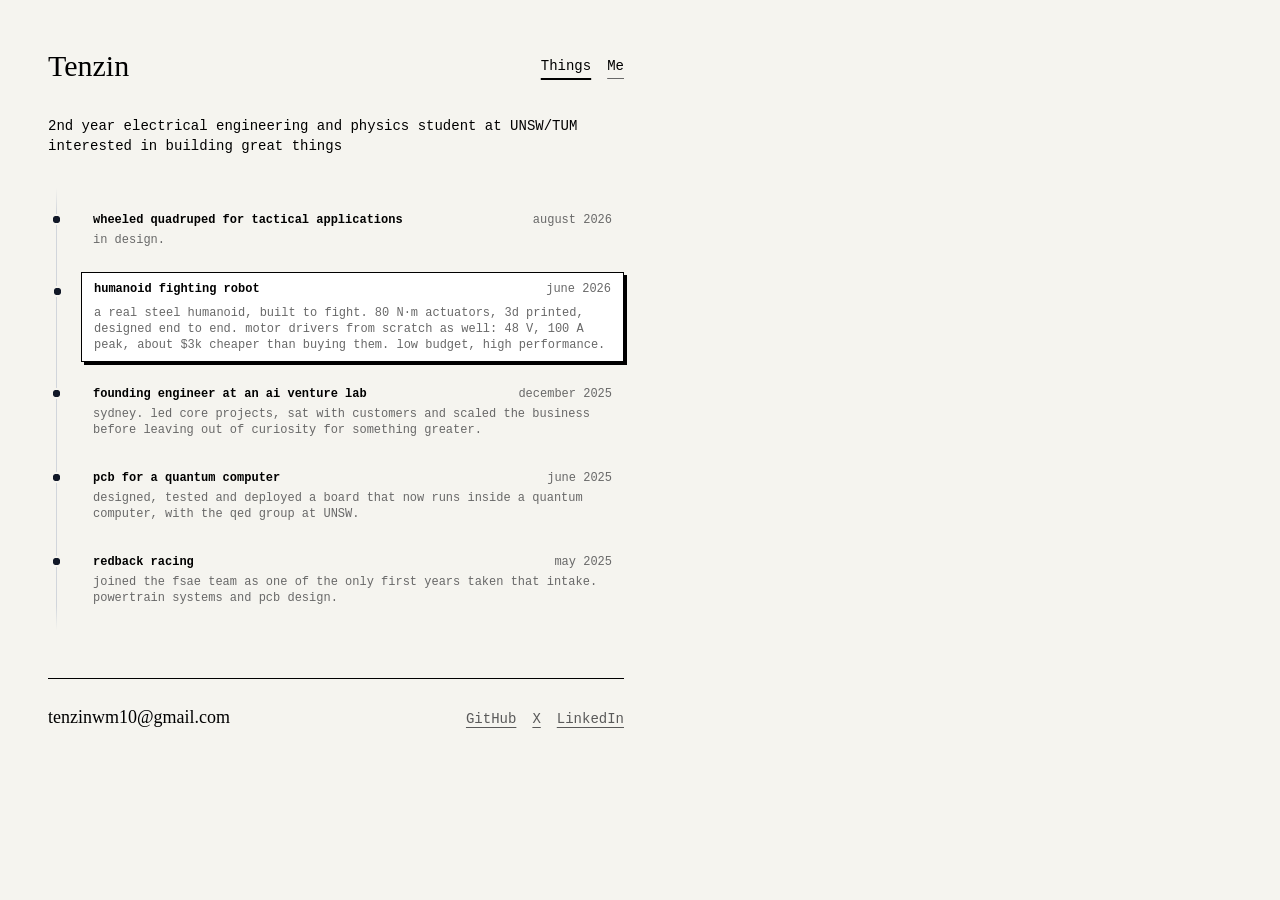
==== index.html @ d97bb88c "Add personal site Static HTML and one stylesheet. No build step, no dependencies, no JavaScript.  Tw" ====
<!doctype html>
<html lang="en">
<head>
<meta charset="utf-8">
<meta name="viewport" content="width=device-width, initial-scale=1">
<title>Tenzin</title>
<meta name="description" content="2nd year electrical engineering and physics student at UNSW/TUM interested in building great things.">
<link rel="stylesheet" href="style.css">
</head>
<body>

<div class="page">
<div class="column">

  <header class="masthead">
    <a class="wordmark" href="index.html">Tenzin</a>
    <nav class="nav">
      <a href="index.html" aria-current="page">Things</a>
      <a href="about.html">Me</a>
    </nav>
  </header>

  <p class="lede">
    2nd year electrical engineering and physics student at UNSW/TUM interested
    in building great things
  </p>

  <!--
    TIMELINE — newest first.

    Entry variants:
      class="entry is-featured"  white card, black border, hard offset shadow
      class="entry is-quiet"     translucent card, soft border
      class="entry"              no card, hover tint only

    An optional .entry-media block holds images. On a wide screen they sit in
    the empty space to the right of the column and appear on hover or keyboard
    focus; on a narrow screen they drop inline under the entry. No JavaScript.

    Entries are plain divs, not links, because there are no write-up pages yet.
    To make one clickable later, wrap .entry-title in an <a>.
  -->
  <div class="timeline-wrap">
    <div class="timeline">

      <div class="entry" tabindex="0">
        <div class="entry-head">
          <div class="entry-title">wheeled quadruped for tactical applications</div>
          <div class="entry-date">august 2026</div>
        </div>
        <p class="entry-body">
          in design.
        </p>
        <div class="entry-media">
          <img src="images/quadruped.jpg" alt="the wheeled quadruped, legs folded under a low body with a drive wheel at each foot">
        </div>
      </div>

      <div class="entry is-featured" tabindex="0">
        <div class="entry-head">
          <div class="entry-title">humanoid fighting robot</div>
          <div class="entry-date">june 2026</div>
        </div>
        <p class="entry-body">
          a real steel humanoid, built to fight. 80 N·m actuators, 3d printed,
          designed end to end. motor drivers from scratch as well: 48 V, 100 A
          peak, about $3k cheaper than buying them. low budget, high performance.
        </p>
        <div class="entry-media">
          <img src="images/robottorso.png" alt="render of the humanoid: torso, two arms and hands on a stand">
          <img src="images/actuator.webp" alt="a 3d printed actuator held in one hand, output flange facing the camera">
          <img src="images/motordriver.webp" alt="an unsnapped panel of six motor driver boards on a bench">
        </div>
      </div>

      <div class="entry" tabindex="0">
        <div class="entry-head">
          <div class="entry-title">founding engineer at an ai venture lab</div>
          <div class="entry-date">december 2025</div>
        </div>
        <p class="entry-body">
          sydney. led core projects, sat with customers and scaled the business
          before leaving out of curiosity for something greater.
        </p>
        <div class="entry-media">
          <img src="images/floorplan.webp" alt="architecture diagram of a transformer that vectorises floor plans">
        </div>
      </div>

      <div class="entry" tabindex="0">
        <div class="entry-head">
          <div class="entry-title">pcb for a quantum computer</div>
          <div class="entry-date">june 2025</div>
        </div>
        <p class="entry-body">
          designed, tested and deployed a board that now runs inside a quantum
          computer, with the qed group at UNSW.
        </p>
        <div class="entry-media">
          <img src="images/quantum.jpeg" alt="the dilution refrigerator open on its stages, gold plates and coax runs, with three people working on it">
        </div>
      </div>

      <div class="entry" tabindex="0">
        <div class="entry-head">
          <div class="entry-title">redback racing</div>
          <div class="entry-date">may 2025</div>
        </div>
        <p class="entry-body">
          joined the fsae team as one of the only first years taken that intake.
          powertrain systems and pcb design.
        </p>
        <div class="entry-media">
          <img src="images/redback.webp" alt="the redback racing car, number e63, mid corner on track">
        </div>
      </div>

    </div>
  </div>

  <footer class="site-footer">
    <div class="site-footer-inner">
      <p class="name"><a href="mailto:tenzinwm10@gmail.com">tenzinwm10@gmail.com</a></p>
      <div class="links">
        <a href="https://github.com/tenzinwm10">GitHub</a>
        <a href="https://x.com/merthinrobotics">X</a>
        <a href="https://www.linkedin.com/in/tenzin-wakes-miller369">LinkedIn</a>
      </div>
    </div>
  </footer>

</div>
</div>

</body>
</html>
---- style.css ----
/* ---------------------------------------------------------------------------
   Tokens
   --------------------------------------------------------------------------- */

:root {
  --bg:          #f5f4ef;
  --bg-hover:    #ebeae5;
  --fg:          #000000;
  --muted:       #686868;
  --link:        #595959;
  --rule:        #d1d5db; /* timeline spine */
  --card-border: #d4d3cb; /* secondary card outline */
  --dot:         #111827;

  --font-mono: ui-monospace, SFMono-Regular, Menlo, Monaco, Consolas,
               "Liberation Mono", "Courier New", monospace;
  --font-serif: "Iowan Old Style", Constantia, "Palatino Linotype", Palatino,
                Georgia, serif;

  --measure: 576px; /* content column */
  --indent:  24px;  /* entry offset from the spine */
}

*,
*::before,
*::after {
  box-sizing: border-box;
}

/* ---------------------------------------------------------------------------
   Base
   --------------------------------------------------------------------------- */

body {
  margin: 0;
  background: var(--bg);
  color: var(--fg);
  font-family: var(--font-mono);
  font-size: 14px;
  line-height: 20px;
  -webkit-font-smoothing: antialiased;
  -moz-osx-font-smoothing: grayscale;
}

.page {
  padding: 16px;
}

.column {
  width: 100%;
  max-width: var(--measure);
}

@media (min-width: 768px) {
  .page {
    padding: 48px;
  }
}

p {
  margin: 0;
}

a {
  color: inherit;
}

:focus-visible {
  outline: 2px solid var(--fg);
  outline-offset: 3px;
}

.serif {
  font-family: var(--font-serif);
}

/* ---------------------------------------------------------------------------
   Header
   --------------------------------------------------------------------------- */

.masthead {
  display: flex;
  flex-direction: column;
  align-items: flex-start;
  justify-content: space-between;
  gap: 16px;
  margin-bottom: 24px;
}

@media (min-width: 768px) {
  .masthead {
    flex-direction: row;
    align-items: center;
  }
}

.wordmark {
  font-family: var(--font-serif);
  font-size: 30px;
  line-height: 36px;
  text-decoration: none;
}

.nav {
  display: flex;
  gap: 16px;
}

.nav a {
  text-decoration: underline;
  text-decoration-thickness: 1px;
  text-underline-offset: 8px;
  text-decoration-color: var(--muted);
}

.nav a:hover,
.nav a[aria-current="page"] {
  text-decoration-thickness: 2px;
  text-decoration-color: var(--fg);
}

/* ---------------------------------------------------------------------------
   Prose
   --------------------------------------------------------------------------- */

.lede {
  margin: 32px 0;
}

.prose p {
  margin: 16px 0;
}

.prose h2 {
  margin: 32px 0 8px;
  font-size: 14px;
  font-weight: 600;
  line-height: 20px;
}

.prose a,
.inline-link {
  color: var(--link);
  text-decoration: underline;
  text-decoration-thickness: 1px;
}

.prose a:hover,
.inline-link:hover {
  text-decoration-thickness: 2px;
}

/* ---------------------------------------------------------------------------
   CV rows: a title, a date on the right, one line of detail
   --------------------------------------------------------------------------- */

.cv {
  display: flex;
  flex-direction: column;
  gap: 16px;
  margin-top: 16px;
}

.cv-head {
  display: flex;
  flex-wrap: wrap;
  align-items: baseline;
  justify-content: space-between;
  gap: 2px 16px;
  font-size: 12px;
  line-height: 16px;
}

.cv-title {
  font-weight: 600;
}

.cv-date {
  color: var(--muted);
  white-space: nowrap;
}

.cv-body {
  margin-top: 4px;
  font-size: 12px;
  line-height: 16px;
  color: var(--muted);
}

/* A supporting photo. Rounded, no border or shadow. Inline under the text on a
   narrow screen; out in the empty space beside it once there is room. */
.me-photo {
  display: block;
  width: 100%;
  max-width: 260px;
  height: auto;
  margin-top: 12px;
  border-radius: 4px;
}

@media (min-width: 1120px) {
  .me-section {
    position: relative;
  }

  /* The wrapper spans the gutter so the picture can centre inside it. */
  .me-media {
    position: absolute;
    left: calc(100% + 56px);
    top: 0;
    width: calc(100vw - 728px);
    display: flex;
    justify-content: center;
  }

  /* Held to 380px rather than filling the whole gutter. The source is small, so
     blowing it up just made it soft; at this size the file is a 2x asset and
     stays crisp. */
  .me-media .me-photo {
    width: 380px;
    max-width: 100%;
    max-height: calc(100vh - 96px);
    margin-top: 0;
  }
}

/* ---------------------------------------------------------------------------
   Timeline
   --------------------------------------------------------------------------- */

.timeline-wrap {
  padding-left: 8px;
}

.timeline {
  position: relative;
  display: flex;
  flex-direction: column;
  gap: 16px;
  padding: 16px 0;
  border-left: 1px solid var(--rule);
}

/* Fade the spine out at both ends so it doesn't collide with the text above
   and below it. */
.timeline::before,
.timeline::after {
  content: "";
  position: absolute;
  left: -1px;
  width: 1px;
  height: 24px;
}

.timeline::before {
  top: 0;
  background: linear-gradient(to top, transparent, var(--bg));
}

.timeline::after {
  bottom: 0;
  background: linear-gradient(to bottom, transparent, var(--bg));
}

/* --- entry ---------------------------------------------------------------- */

.entry {
  position: relative;
  display: flex;
  flex-direction: column;
  gap: 4px;
  margin-left: var(--indent);
  padding: 8px 12px;
  text-decoration: none;
}

.entry:hover {
  background: var(--bg-hover);
}

/* The node sitting on the spine. Its outline punches a gap in the line. */
.entry::before {
  content: "";
  position: absolute;
  left: -28px;
  top: 12px;
  width: 7px;
  height: 7px;
  border-radius: 2px;
  background: var(--dot);
  outline: 2px solid var(--bg);
}

.entry-head {
  display: flex;
  align-items: baseline;
  justify-content: space-between;
  gap: 8px;
  font-size: 12px;
  line-height: 16px;
}

.entry-title {
  min-width: 0;
  overflow: hidden;
  text-overflow: ellipsis;
  white-space: nowrap;
  font-weight: 600;
}

.entry-date {
  flex-shrink: 0;
  color: var(--muted);
  white-space: nowrap;
}

.entry-body {
  font-size: 12px;
  line-height: 16px;
  color: var(--muted);
}

/* --- entry images --------------------------------------------------------- */

.entry-media {
  display: flex;
  flex-direction: column;
  gap: 12px;
}

.entry-media img {
  display: block;
  width: 100%;
  height: auto;
  background: #ffffff;
  border: 1px solid var(--fg);
  box-shadow: 3px 3px 0 var(--fg);
}

/* Narrow screens have no room beside the column, so the images sit inline
   under the entry. */
@media (max-width: 1119px) {
  .entry-media {
    margin-top: 8px;
  }
}

/* Wide screens: park them in the empty space to the right of the column and
   reveal on hover or keyboard focus. */
@media (min-width: 1120px) {
  /* Pinned to the viewport, not to the entry. Anchoring it to the entry meant
     that hovering something low on the page pushed the panel off the bottom of
     the screen. Fixed positioning keeps it fully visible whichever entry you
     are on. 680px is the column's right edge (48 padding + 576 column + 56
     gutter), which is constant because the column is pinned left. */
  .entry-media {
    position: fixed;
    left: 680px;
    right: 48px;
    top: 48px;
    bottom: 48px;
    display: grid;
    grid-template-columns: 1fr;
    gap: 12px;
    /* Centre the pictures in the gutter rather than letting them hug its top
       left corner. */
    align-content: center;
    align-items: center;
    justify-items: center;
    opacity: 0;
    visibility: hidden;
    transition: opacity 140ms ease;
  }

  /* Several images share one row, so the panel stays short however many there
     are. A lone image gets the whole width to itself. */
  .entry-media:has(img + img) {
    grid-template-columns: none;
    grid-auto-flow: column;
    grid-auto-columns: 1fr;
  }

  /* Every image fits inside the viewport on both axes, with the aspect ratio
     kept, so the border always hugs the picture and nothing is cut off. Wide
     images end up limited by the width, tall ones by the height. */
  .entry-media img {
    width: auto;
    height: auto;
    max-width: 100%;
    max-height: calc(100vh - 96px);
  }

  .entry:hover .entry-media,
  .entry:focus-within .entry-media {
    opacity: 1;
    visibility: visible;
  }
}

@media (prefers-reduced-motion: reduce) {
  .entry-media {
    transition: none;
  }
}

/* --- featured variants ---------------------------------------------------- */

.entry.is-featured {
  gap: 8px;
  background: #ffffff;
  border: 1px solid var(--fg);
  box-shadow: 3px 3px 0 var(--fg);
  transition: box-shadow 150ms ease, transform 150ms ease;
}

.entry.is-featured:hover {
  box-shadow: 5px 5px 0 var(--fg);
}

.entry.is-featured::before {
  top: 15px;
}

.entry.is-quiet {
  gap: 8px;
  background: rgba(255, 255, 255, 0.6);
  border: 1px solid var(--card-border);
}

.entry.is-featured:hover,
.entry.is-quiet:hover {
  background: #ffffff;
}

@media (prefers-reduced-motion: reduce) {
  .entry.is-featured {
    transition: none;
  }
}

/* ---------------------------------------------------------------------------
   Post / project detail page
   --------------------------------------------------------------------------- */

.backlink {
  display: inline-block;
  margin-bottom: 32px;
  font-size: 12px;
  line-height: 16px;
  color: var(--link);
  text-decoration: underline;
  text-underline-offset: 4px;
}

.backlink:hover {
  color: var(--fg);
  text-decoration-thickness: 2px;
}

.post-title {
  margin: 0;
  font-family: var(--font-serif);
  font-size: 30px;
  line-height: 36px;
  font-weight: 400;
}

.post-meta {
  margin-top: 8px;
  font-size: 12px;
  line-height: 16px;
  color: var(--muted);
}

.prose ul,
.prose ol {
  margin: 16px 0;
  padding-left: 20px;
}

.prose li {
  margin: 4px 0;
}

.prose figure {
  margin: 32px 0;
}

.prose figure img {
  display: block;
  width: 100%;
  height: auto;
  background: #ffffff;
  border: 1px solid var(--fg);
  box-shadow: 3px 3px 0 var(--fg);
}

.prose figcaption {
  margin-top: 12px;
  font-size: 12px;
  line-height: 16px;
  color: var(--muted);
}

.prose blockquote {
  margin: 24px 0;
  padding-left: 16px;
  border-left: 1px solid var(--rule);
  color: var(--muted);
}

.prose code {
  font-family: var(--font-mono);
  font-size: 13px;
  background: rgba(255, 255, 255, 0.7);
  border: 1px solid var(--card-border);
  padding: 0 4px;
}

.prose pre {
  margin: 24px 0;
  padding: 12px;
  overflow-x: auto;
  background: #ffffff;
  border: 1px solid var(--card-border);
  font-size: 12px;
  line-height: 18px;
}

.prose pre code {
  background: none;
  border: 0;
  padding: 0;
  font-size: inherit;
}

/* Two-column key/value block for specs. Collapses on narrow screens. */
.specs {
  margin: 24px 0;
  font-size: 12px;
  line-height: 16px;
}

.specs > div {
  display: flex;
  justify-content: space-between;
  gap: 16px;
  padding: 6px 0;
  border-bottom: 1px solid var(--card-border);
}

.specs dt {
  color: var(--muted);
}

.specs dd {
  margin: 0;
  text-align: right;
}

/* ---------------------------------------------------------------------------
   Footer
   --------------------------------------------------------------------------- */

.site-footer {
  margin-top: 48px;
}

.site-footer-inner {
  display: flex;
  flex-wrap: wrap;
  align-items: baseline;
  justify-content: space-between;
  gap: 16px;
  padding: 24px 0;
  border-top: 1px solid var(--fg);
}

.site-footer .name {
  font-family: var(--font-serif);
  font-size: 18px;
  line-height: 28px;
  min-width: 0;
  overflow-wrap: anywhere;
}

.site-footer .name a {
  text-decoration: none;
}

.site-footer .name a:hover {
  text-decoration: underline;
  text-underline-offset: 4px;
}

.site-footer .links {
  display: flex;
  flex-wrap: wrap;
  gap: 8px 16px;
}

.site-footer .links a {
  color: var(--link);
  text-decoration: underline;
  text-decoration-thickness: 1px;
  text-underline-offset: 4px;
}

.site-footer .links a:hover {
  text-decoration-thickness: 2px;
  color: var(--fg);
}
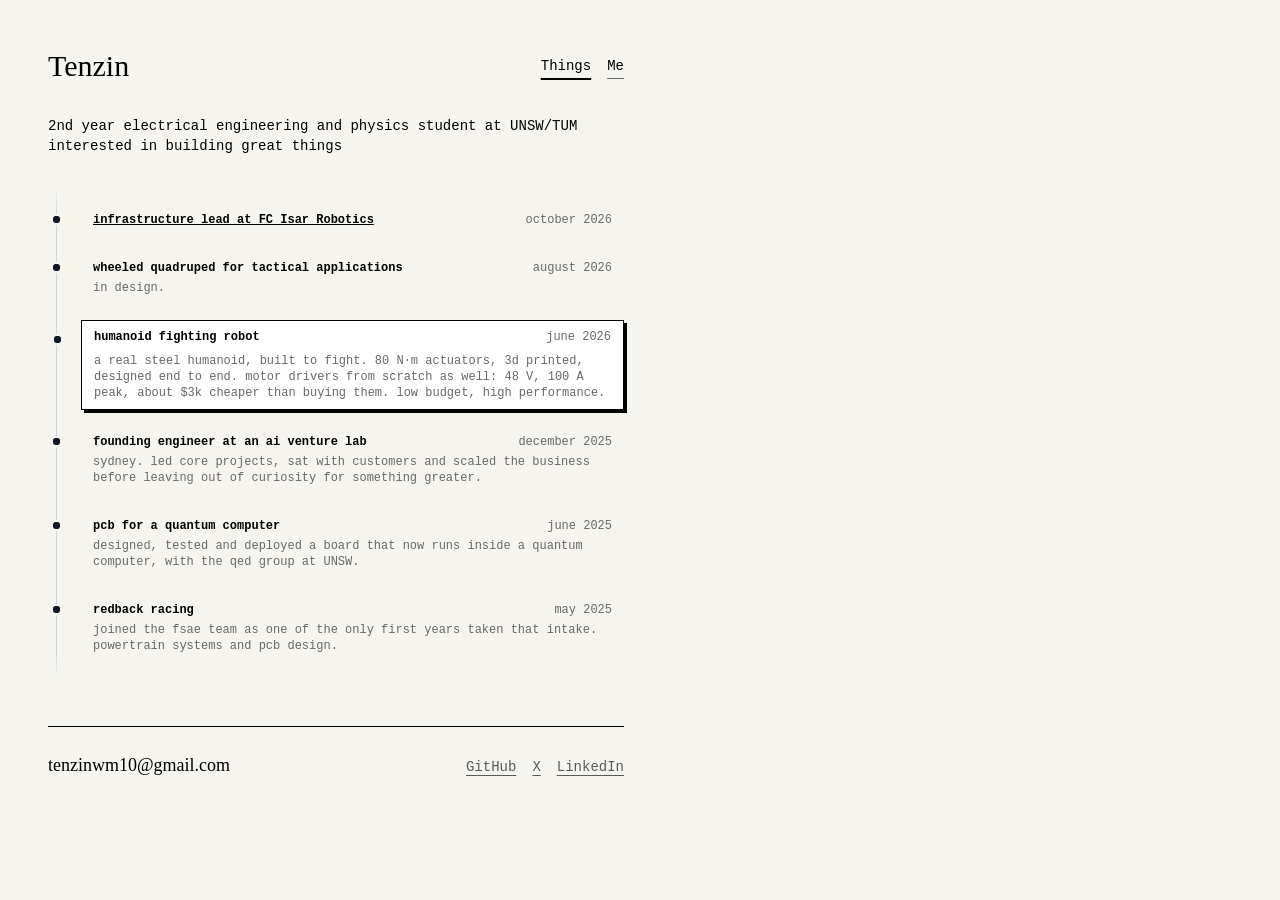
==== commit 37a43bb5: "Add FC Isar infrastructure lead entry" ====
--- a/index.html
+++ b/index.html
@@ -42,6 +42,16 @@
   -->
   <div class="timeline-wrap">
     <div class="timeline">
+
+      <div class="entry" tabindex="0">
+        <div class="entry-head">
+          <div class="entry-title"><a href="https://fcisar.de">infrastructure lead at FC Isar Robotics</a></div>
+          <div class="entry-date">october 2026</div>
+        </div>
+        <div class="entry-media">
+          <img src="images/fcisar.webp" alt="FC Isar Robotics crest">
+        </div>
+      </div>
 
       <div class="entry" tabindex="0">
         <div class="entry-head">
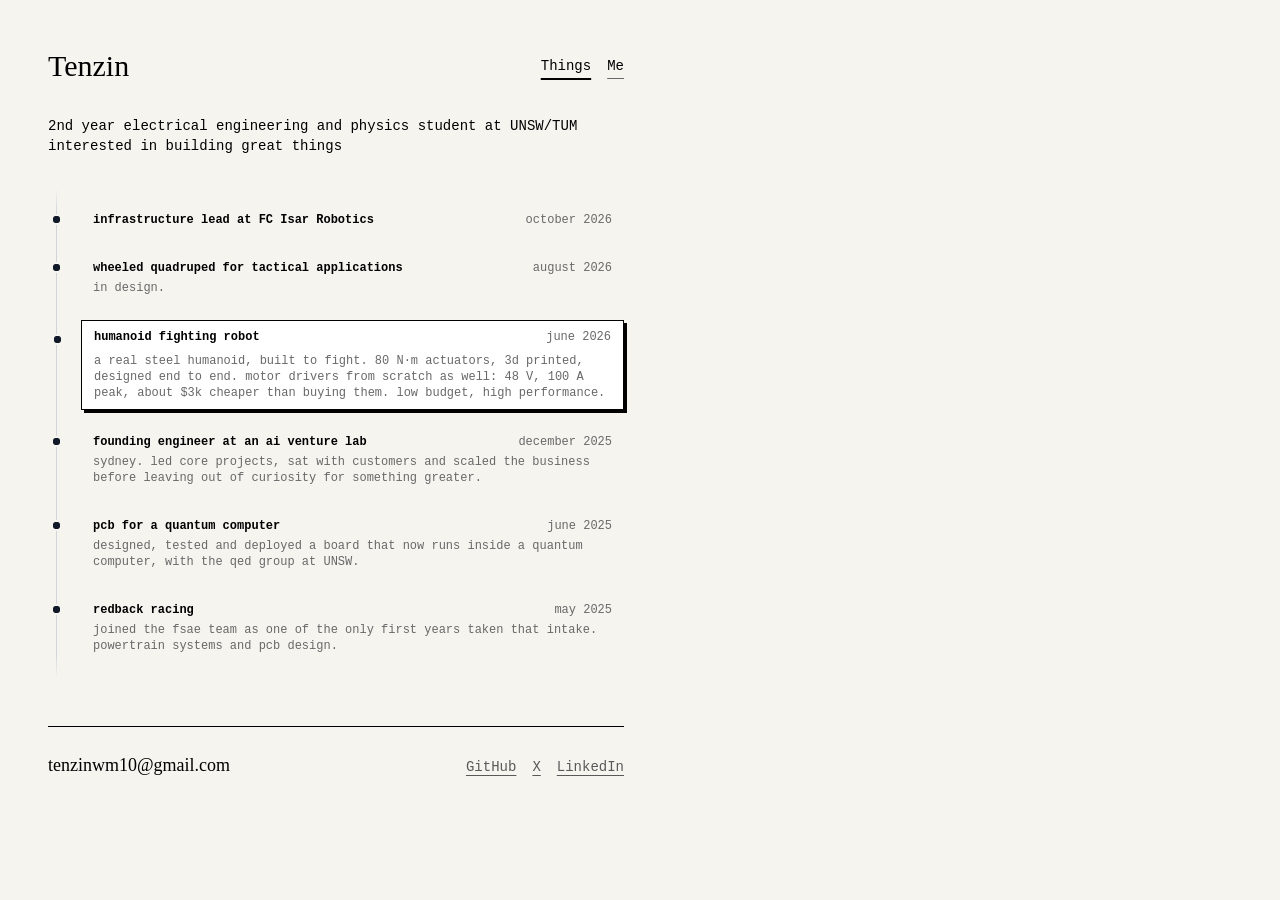
==== commit d5ca3f53: "Remove timeline title link underline" ====
--- a/index.html
+++ b/index.html
@@ -5,7 +5,7 @@
 <meta name="viewport" content="width=device-width, initial-scale=1">
 <title>Tenzin</title>
 <meta name="description" content="2nd year electrical engineering and physics student at UNSW/TUM interested in building great things.">
-<link rel="stylesheet" href="style.css">
+<link rel="stylesheet" href="style.css?v=20261029-2">
 </head>
 <body>
 
@@ -49,7 +49,7 @@
           <div class="entry-date">october 2026</div>
         </div>
         <div class="entry-media">
-          <img src="images/fcisar.webp" alt="FC Isar Robotics crest">
+          <img class="logo-plate" src="images/fcisar.webp" alt="FC Isar Robotics crest">
         </div>
       </div>
 
--- a/style.css
+++ b/style.css
@@ -308,6 +308,10 @@
   font-weight: 600;
 }
 
+.entry-title a {
+  text-decoration: none;
+}
+
 .entry-date {
   flex-shrink: 0;
   color: var(--muted);
@@ -335,6 +339,10 @@
   background: #ffffff;
   border: 1px solid var(--fg);
   box-shadow: 3px 3px 0 var(--fg);
+}
+
+.entry-media img.logo-plate {
+  padding: clamp(32px, 7vw, 64px);
 }
 
 /* Narrow screens have no room beside the column, so the images sit inline
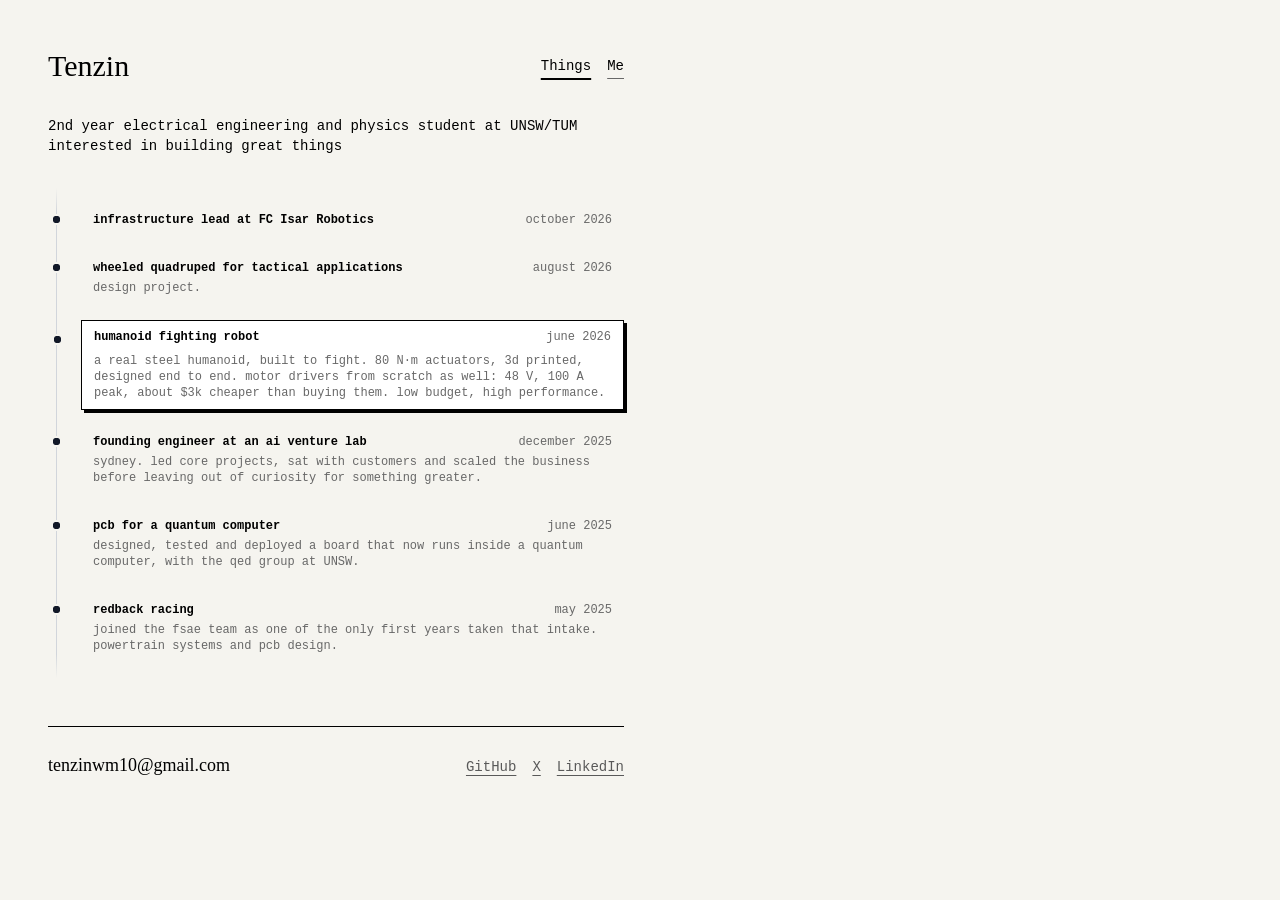
==== commit 7953eeef: "Add quadruped concept render" ====
--- a/index.html
+++ b/index.html
@@ -59,10 +59,11 @@
           <div class="entry-date">august 2026</div>
         </div>
         <p class="entry-body">
-          in design.
+          design project.
         </p>
         <div class="entry-media">
           <img src="images/quadruped.jpg" alt="the wheeled quadruped, legs folded under a low body with a drive wheel at each foot">
+          <img src="images/quadruped-concept.jpg" alt="concept render of the Merthin wheeled quadruped">
         </div>
       </div>
 
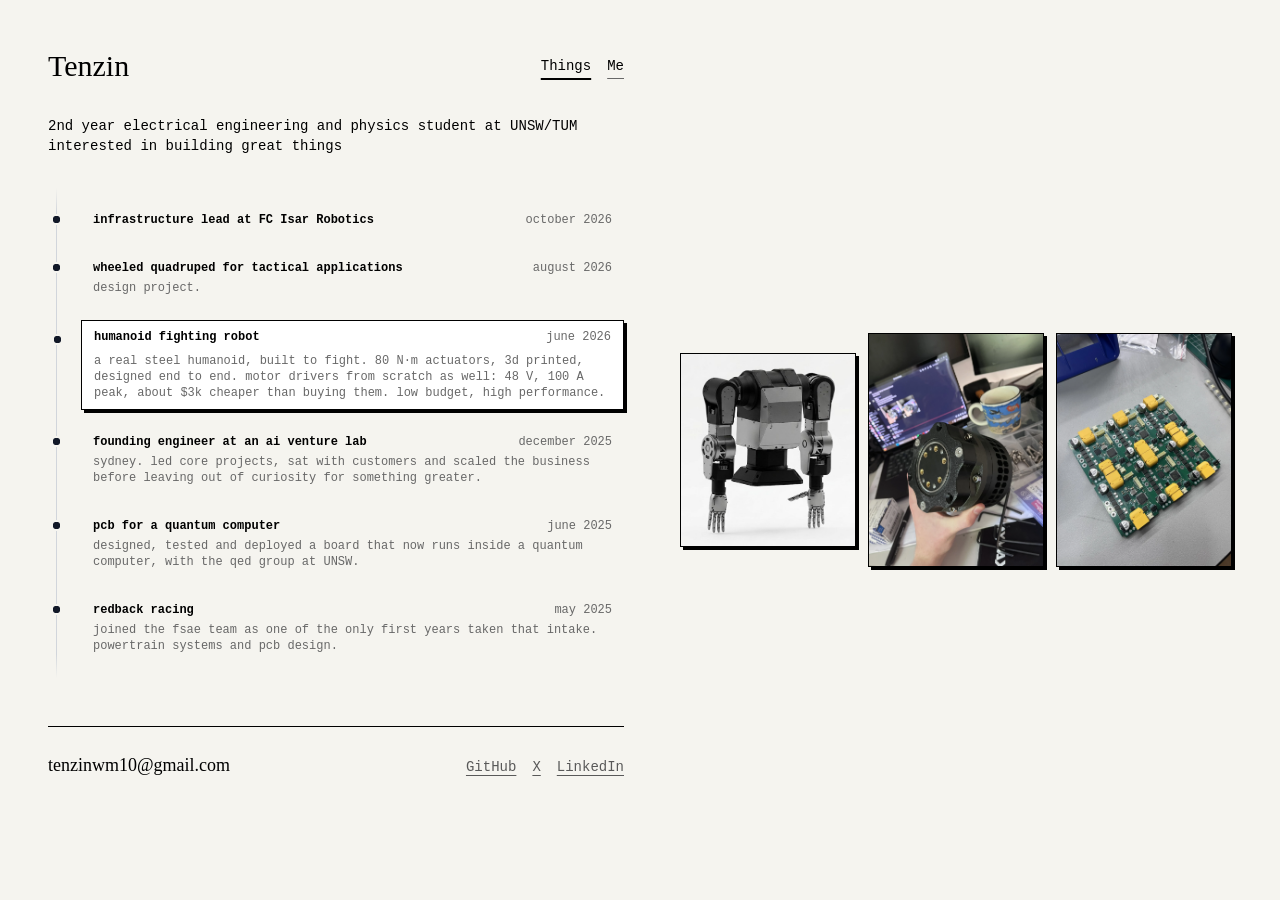
==== commit 72d60e7c: "Show humanoid preview by default" ====
--- a/index.html
+++ b/index.html
@@ -5,7 +5,7 @@
 <meta name="viewport" content="width=device-width, initial-scale=1">
 <title>Tenzin</title>
 <meta name="description" content="2nd year electrical engineering and physics student at UNSW/TUM interested in building great things.">
-<link rel="stylesheet" href="style.css?v=20261029-2">
+<link rel="stylesheet" href="style.css?v=20261029-4">
 </head>
 <body>
 
@@ -67,7 +67,7 @@
         </div>
       </div>
 
-      <div class="entry is-featured" tabindex="0">
+      <div class="entry is-featured is-default-preview" tabindex="0">
         <div class="entry-head">
           <div class="entry-title">humanoid fighting robot</div>
           <div class="entry-date">june 2026</div>
--- a/style.css
+++ b/style.css
@@ -399,9 +399,23 @@
   }
 
   .entry:hover .entry-media,
-  .entry:focus-within .entry-media {
+  .entry:focus-within .entry-media,
+  .entry.is-default-preview .entry-media {
     opacity: 1;
     visibility: visible;
+  }
+
+  /* A clicked entry keeps focus, but hovering another entry should preview
+     only that entry rather than layering both image panels. */
+  .timeline:has(.entry:hover) .entry:focus-within:not(:hover) .entry-media {
+    opacity: 0;
+    visibility: hidden;
+  }
+
+  .timeline:has(.entry:hover) .entry.is-default-preview:not(:hover) .entry-media,
+  .timeline:has(.entry:focus-within) .entry.is-default-preview:not(:focus-within) .entry-media {
+    opacity: 0;
+    visibility: hidden;
   }
 }
 
